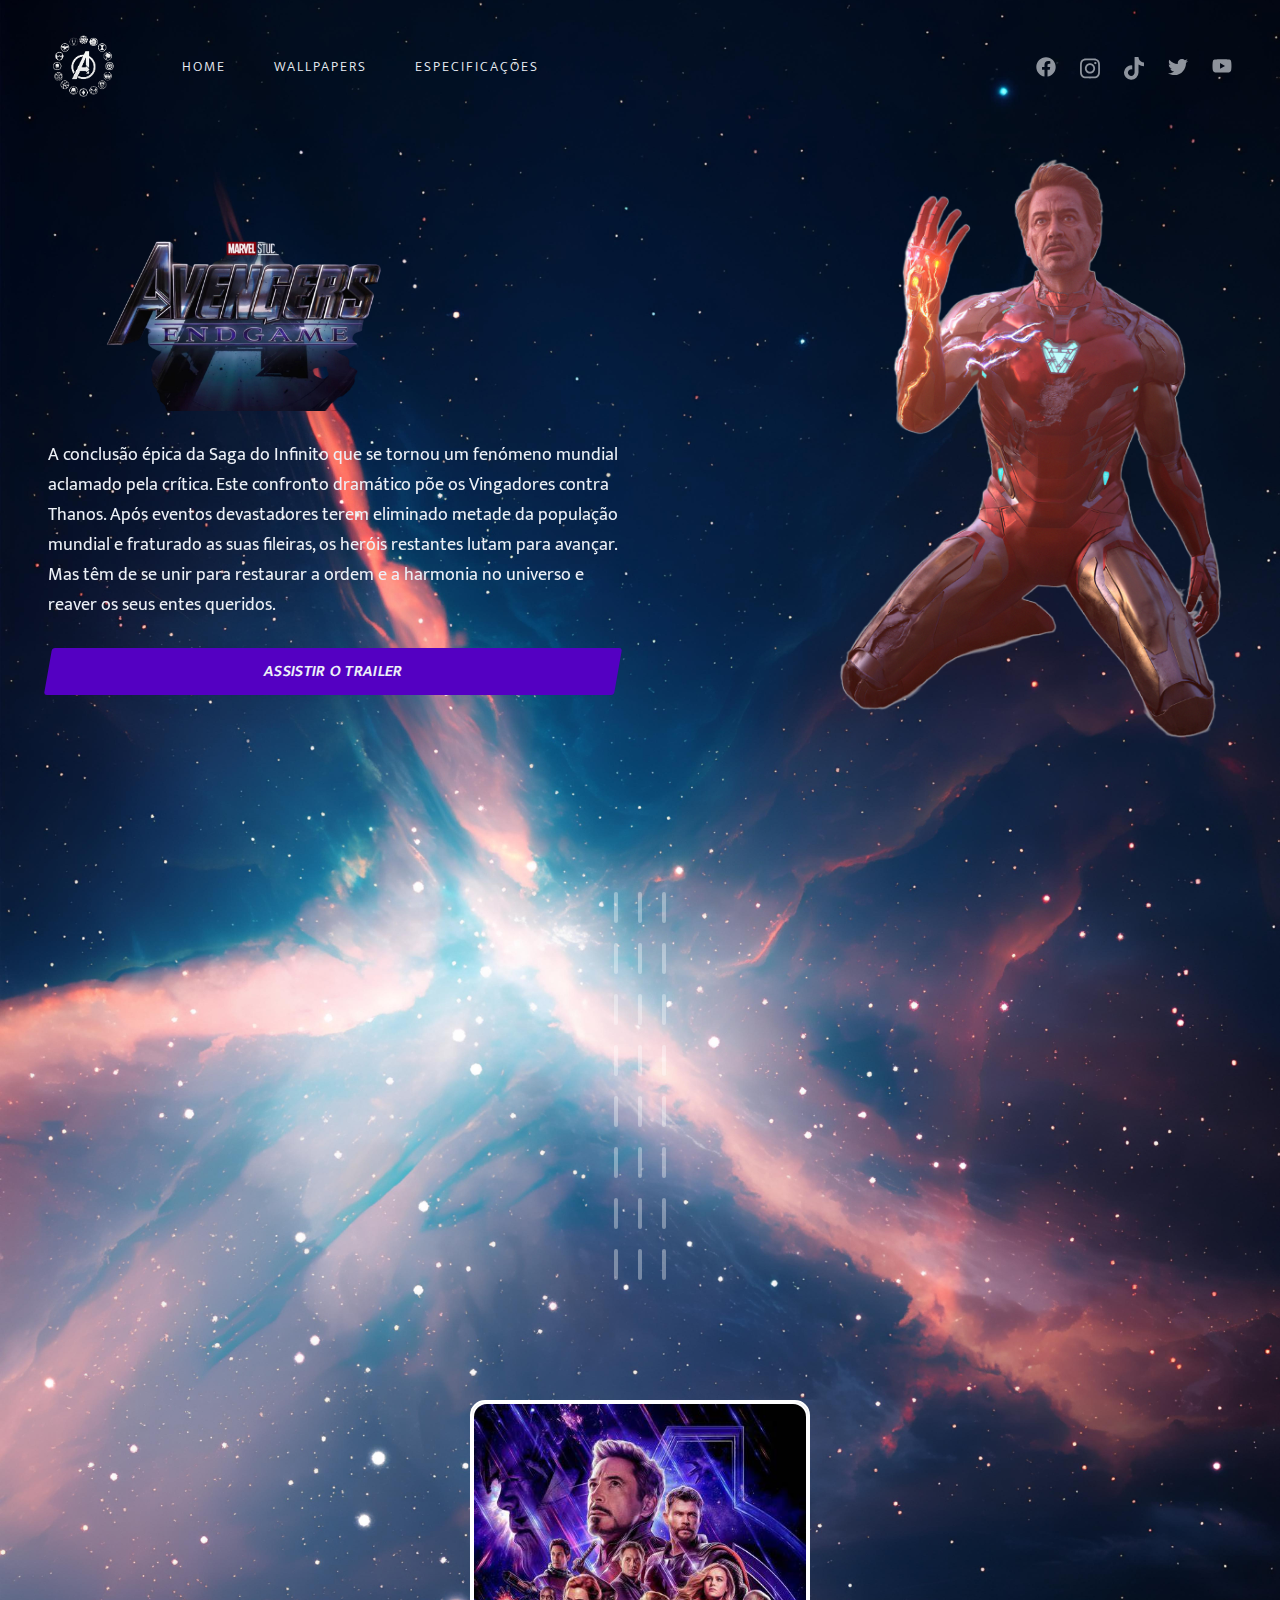
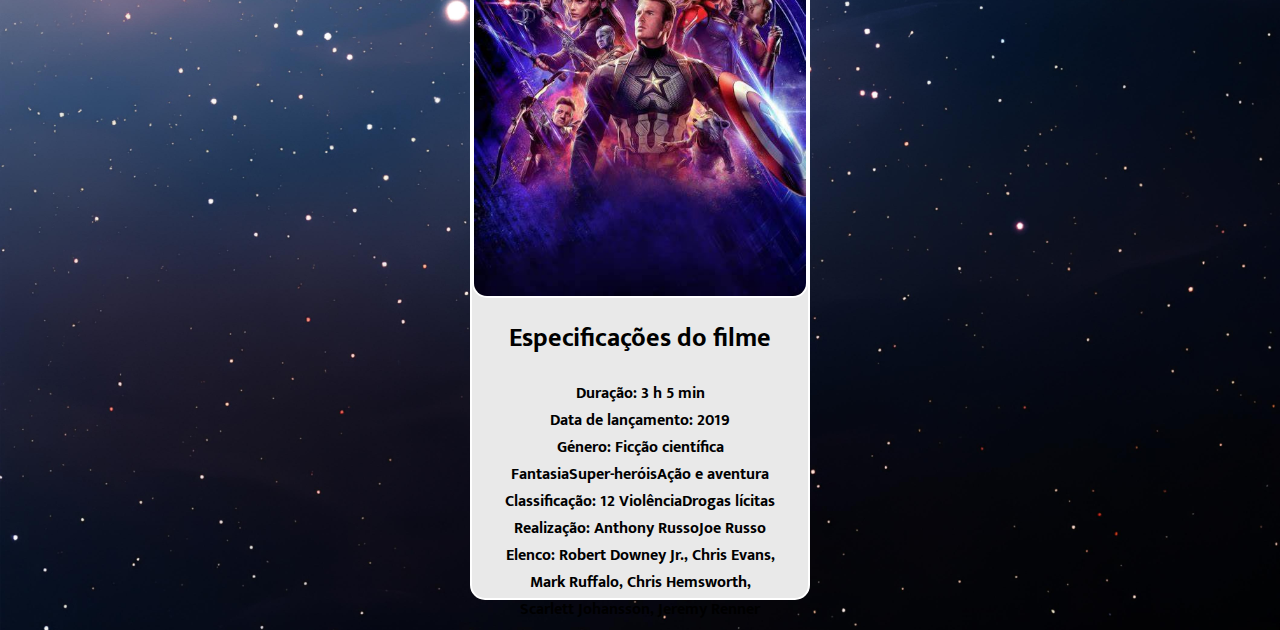
==== index.html @ 20529465 "finish commit" ====
<!DOCTYPE html>
<html lang="pt-br">

    <head>
        <meta charset="UTF-8" />
        <meta name="viewport" content="width=device-width, initial-scale=1.0" />
        <title>Avengers</title>
        <link rel="icon" type="image/x-icon" href="/assets/img/images-removebg-preview.png" />
        <link rel="stylesheet" href="style.css" />
        <link rel="preconnect" href="https://fonts.gstatic.com" />
        <link
            href="https://fonts.googleapis.com/css2?family=Mukta:wght@300;400;600&display=swap"
            rel="stylesheet" />
        <link href="https://unpkg.com/aos@2.3.1/dist/aos.css"
            rel="stylesheet" />
    </head>
    <body>

        <div id="app">
            <header>
                <img class="logo__cap" src="/assets/img/images-removebg-preview.png" "
                    alt="o" />

                <div class="navigation">
                    <ul class="navigation__links">
                        <li>
                            <a href="index.html" class="navigation__link">Home</a>
                        </li>
                        <li>
                            <a href="#walpper" class="navigation__link">Wallpapers</a>
                        </li>
                        <li>
                            <a href="#espe" class="navigation__link">Especificações</a>
                        </li>
                    </ul>

                    <div class="navigation__social">
                        <a href="https://www.facebook.com/leu1607/"
                            target="_blank">
                            <svg xmlns="http://www.w3.org/2000/svg"
                                viewBox="0 0 512 512">
                                <path fill="#EDF1F7"
                                    d="M504 256C504 119 393 8 256 8S8 119 8 256c0 123.78 90.69 226.38 209.25 245V327.69h-63V256h63v-54.64c0-62.15 37-96.48 93.67-96.48 27.14 0 55.52 4.84 55.52 4.84v61h-31.28c-30.8 0-40.41 19.12-40.41 38.73V256h68.78l-11 71.69h-57.78V501C413.31 482.38 504 379.78 504 256z" />
                            </svg>
                        </a>
                        <a href="https://www.instagram.com/leuvargas/"
                            target="_blank">
                            <svg xmlns="http://www.w3.org/2000/svg"
                                viewBox="0 0 448 512">
                                <path fill="#EDF1F7"
                                    d="M224.1 141c-63.6 0-114.9 51.3-114.9 114.9s51.3 114.9 114.9 114.9S339 319.5 339 255.9 287.7 141 224.1 141zm0 189.6c-41.1 0-74.7-33.5-74.7-74.7s33.5-74.7 74.7-74.7 74.7 33.5 74.7 74.7-33.6 74.7-74.7 74.7zm146.4-194.3c0 14.9-12 26.8-26.8 26.8-14.9 0-26.8-12-26.8-26.8s12-26.8 26.8-26.8 26.8 12 26.8 26.8zm76.1 27.2c-1.7-35.9-9.9-67.7-36.2-93.9-26.2-26.2-58-34.4-93.9-36.2-37-2.1-147.9-2.1-184.9 0-35.8 1.7-67.6 9.9-93.9 36.1s-34.4 58-36.2 93.9c-2.1 37-2.1 147.9 0 184.9 1.7 35.9 9.9 67.7 36.2 93.9s58 34.4 93.9 36.2c37 2.1 147.9 2.1 184.9 0 35.9-1.7 67.7-9.9 93.9-36.2 26.2-26.2 34.4-58 36.2-93.9 2.1-37 2.1-147.8 0-184.8zM398.8 388c-7.8 19.6-22.9 34.7-42.6 42.6-29.5 11.7-99.5 9-132.1 9s-102.7 2.6-132.1-9c-19.6-7.8-34.7-22.9-42.6-42.6-11.7-29.5-9-99.5-9-132.1s-2.6-102.7 9-132.1c7.8-19.6 22.9-34.7 42.6-42.6 29.5-11.7 99.5-9 132.1-9s102.7-2.6 132.1 9c19.6 7.8 34.7 22.9 42.6 42.6 11.7 29.5 9 99.5 9 132.1s2.7 102.7-9 132.1z" />
                            </svg>
                        </a>
                        <a href target="_blank">
                            <svg xmlns="http://www.w3.org/2000/svg"
                                viewBox="0 0 448 512">
                                <path fill="#EDF1F7"
                                    d="M448,209.91a210.06,210.06,0,0,1-122.77-39.25V349.38A162.55,162.55,0,1,1,185,188.31V278.2a74.62,74.62,0,1,0,52.23,71.18V0l88,0a121.18,121.18,0,0,0,1.86,22.17h0A122.18,122.18,0,0,0,381,102.39a121.43,121.43,0,0,0,67,20.14Z" />
                            </svg>
                        </a>
                        <a href="https://twitter.com/leovargasdev"
                            target="_blank">
                            <svg xmlns="http://www.w3.org/2000/svg"
                                viewBox="0 0 512 512">
                                <path fill="#EDF1F7"
                                    d="M459.37 151.716c.325 4.548.325 9.097.325 13.645 0 138.72-105.583 298.558-298.558 298.558-59.452 0-114.68-17.219-161.137-47.106 8.447.974 16.568 1.299 25.34 1.299 49.055 0 94.213-16.568 130.274-44.832-46.132-.975-84.792-31.188-98.112-72.772 6.498.974 12.995 1.624 19.818 1.624 9.421 0 18.843-1.3 27.614-3.573-48.081-9.747-84.143-51.98-84.143-102.985v-1.299c13.969 7.797 30.214 12.67 47.431 13.319-28.264-18.843-46.781-51.005-46.781-87.391 0-19.492 5.197-37.36 14.294-52.954 51.655 63.675 129.3 105.258 216.365 109.807-1.624-7.797-2.599-15.918-2.599-24.04 0-57.828 46.782-104.934 104.934-104.934 30.213 0 57.502 12.67 76.67 33.137 23.715-4.548 46.456-13.32 66.599-25.34-7.798 24.366-24.366 44.833-46.132 57.827 21.117-2.273 41.584-8.122 60.426-16.243-14.292 20.791-32.161 39.308-52.628 54.253z" />
                            </svg>
                        </a>
                        <a href="https://www.youtube.com/@leovargas"
                            target="_blank">
                            <svg xmlns="http://www.w3.org/2000/svg"
                                viewBox="0 0 576 512">
                                <path fill="#EDF1F7"
                                    d="M549.655 124.083c-6.281-23.65-24.787-42.276-48.284-48.597C458.781 64 288 64 288 64S117.22 64 74.629 75.486c-23.497 6.322-42.003 24.947-48.284 48.597-11.412 42.867-11.412 132.305-11.412 132.305s0 89.438 11.412 132.305c6.281 23.65 24.787 41.5 48.284 47.821C117.22 448 288 448 288 448s170.78 0 213.371-11.486c23.497-6.321 42.003-24.171 48.284-47.821 11.412-42.867 11.412-132.305 11.412-132.305s0-89.438-11.412-132.305zm-317.51 213.508V175.185l142.739 81.205-142.739 81.201z" />
                            </svg>
                        </a>
                    </div>
                </div>

                <button type="button" id="button" onclick="handleClick()"
                    class="button__mobile">
                    <span></span>
                    <span></span>
                    <span></span>
                </button>
            </header>

            <main>
                <div class="main__info">
                    <img id="logomo" data-aos="fade-up" data-aos-duration="800"
                        data-aos-easing="ease-in-out"
                        src="/assets/img/avengers-endgame-marvel-studios-9gxzws3vtb0mssbk-Photoroom.png-Photoroom.png" />

                    <p data-aos="fade-up" data-aos-duration="800"
                        data-aos-delay="300" data-aos-easing="ease-in-out">
                        A conclusão épica da Saga do Infinito que se tornou
                        um fenómeno mundial aclamado pela crítica. Este
                        confronto dramático põe os Vingadores contra Thanos.
                        Após eventos devastadores terem eliminado metade da
                        população mundial e fraturado as suas fileiras, os
                        heróis restantes lutam para avançar. Mas têm de se
                        unir para restaurar a ordem e a harmonia no universo
                        e reaver os seus entes queridos.
                    </p>

                    <div data-aos="fade-up" data-aos-duration="800"
                        data-aos-delay="600" data-aos-easing="ease-in-out">
                        <a href="https://www.youtube.com/watch?v=cDNkh5WybZo"
                            target="_blank">
                            Assistir o trailer
                        </a>
                    </div>
                </div>

                <img class="homem" data-aos="fade-up" data-aos-duration="800"
                    data-aos-delay="500" data-aos-easing="ease-in-out"
                    src="/assets/img/3b07e40f76894e3e54ce03f4a5120d69-Photoroom.png-Photoroom.png"
                    alt="" />

                    
            </main>

            <section id="walpper">
                <div class="container">
                    <div class="img-box"><img src="/assets/Nova pasta/online_char_avengehonor_series_antman_v1_lg.jpg" alt=""></div>
                    <div class="img-box"><img src="/assets/Nova pasta/online_char_avengehonor_series_blkpanther_v1_lg.jpg" alt=""></div> 
                    <div class="img-box"><img src="/assets/Nova pasta/online_char_avengehonor_series_blkwidow_v1_lg.jpg" alt=""></div>
                    <div class="img-box"><img src="/assets/Nova pasta/online_char_avengehonor_series_bruce_v1_lg.jpg" alt=""></div>
                    <div class="img-box"><img src="/assets/Nova pasta/online_char_avengehonor_series_captainmarvel_v2_lg.jpg" alt=""></div>
                    <div class="img-box"><img src="/assets/Nova pasta/online_char_avengehonor_series_captam_v2_lg.jpg" alt=""></div>
                    <div class="img-box"><img src="/assets/Nova pasta/online_char_avengehonor_series_drstrange_v1_lg.jpg" alt=""></div>
                    <div class="img-box"><img src="/assets/Nova pasta/online_char_avengehonor_series_gamora_v2_lg.jpg" alt=""></div>
                    <div class="img-box"><img src="/assets/Nova pasta/online_char_avengehonor_series_happy_v2_lg.jpg" alt=""></div>
                    <div class="img-box"><img src="/assets/Nova pasta/online_char_avengehonor_series_hawkeye_v1_lg.jpg" alt=""></div>
                    <div class="img-box"><img src="/assets/Nova pasta/online_char_avengehonor_series_ironman_v1_lg.jpg" alt=""></div>
                    <div class="img-box"><img src="/assets/Nova pasta/online_char_avengehonor_series_nebula_v1_lg.jpg" alt=""></div>
                    <div class="img-box"><img src="/assets/Nova pasta//online_char_avengehonor_series_nickfury_v2_lg.jpg" alt=""></div>
                    <div class="img-box"><img src="/assets/Nova pasta/online_char_avengehonor_series_okoye_v1_lg.jpg" alt=""></div>
                    <div class="img-box"><img src="/assets/Nova pasta/online_char_avengehonor_series_pepper_v2_lg.jpg" alt=""></div>
                    <div class="img-box"><img src="/assets/Nova pasta/online_char_avengehonor_series_rocket_v2_lg.jpg" alt=""></div>
                    <div class="img-box"><img src="/assets/Nova pasta/online_char_avengehonor_series_scarletwitch_v1_lg.jpg" alt=""></div>
                    <div class="img-box"><img src="/assets/Nova pasta/online_char_avengehonor_series_spiderman_v1_lg.jpg" alt=""></div>
                    <div class="img-box"><img src="/assets/Nova pasta/online_char_avengehonor_series_starlord_v1_lg.jpg" alt=""></div>
                    <div class="img-box"><img src="/assets/Nova pasta/online_char_avengehonor_series_thor_v1_lg.jpg" alt=""></div>
                    <div class="img-box"><img src="/assets/Nova pasta/online_char_avengehonor_series_valkyrie_v2_lg.jpg" alt=""></div>
                    <div class="img-box"><img src="/assets/Nova pasta/online_char_avengehonor_series_vision_v1_lg.jpg" alt=""></div>
                    <div class="img-box"><img src="/assets/Nova pasta/online_char_avengehonor_series_warmachine_v1_lg.jpg" alt=""></div>
                    <div class="img-box"><img src="/assets/Nova pasta/online_char_avengehonor_series_wong_v2_lg.jpg" alt=""></div>
                </div>
            </section>

            <section id="espes">
                <div class="contem">
                    <img id="filme" src="/assets/img/OIP.jpg" alt="">
                 </div>
                <div class="conten">
                    <h2>Especificações do filme</h2>
    
                    <p>Duração: 3 h 5 min</p>
                    <p>Data de lançamento: 2019</p>
                    <p>Género: Ficção científica <br>FantasiaSuper-heróisAção e
                        aventura</p>
                    <p>Classificação: 12 ViolênciaDrogas lícitas</p>
                    <p>Realização: Anthony RussoJoe Russo</p>
                    <p>
                        Elenco: Robert Downey Jr., Chris Evans,<br> Mark
                        Ruffalo, Chris
                        Hemsworth,<br> Scarlett Johansson, Jeremy Renner
                    </p>
                </div>
               
            </section>
        </div>

    

        <script src="script.js"></script>
        <script src="https://unpkg.com/aos@2.3.1/dist/aos.js"></script>
        <script>
        AOS.init();
    </script>
    </body>
</html>
---- style.css ----
* {
  padding: 0;
  margin: 0;
  box-sizing: border-box;
}

:root {
  --text: #EDF1F7;
  --color-one: #5400c2;
  --color-two: #014dff;
}

html{
  scroll-behavior: smooth;
}

body, button, a {
  color: var(--text);
  font: 400 1rem "Mukta", sans-serif;
}

a {
  text-decoration: none;
}

button:hover {
  cursor: pointer;
}



#app {
  background-image: url(/assets/img/R.jpeg);
  background-repeat: no-repeat;
  background-size: cover;
  background-position: right center;
  display: flex;
  flex-direction: column;
  align-items: center;

  width: 100%;
  overflow: hidden;

  padding: 0 48px;
}

@media(max-width: 500px) {
  #app {
    padding: 0 16px;
  }
}

#app header {
  width: 100%;

  display: flex;
  align-items: center;
  column-gap: 64px;

  padding-top: 24px;
}

.logo__cap {
  width: 70px;
  height: auto;
}

.navigation {
  display: flex;
  align-items: center;
  flex: 1;
}

.navigation__links {
  display: flex;
  align-items: center;
  column-gap: 48px;

  list-style: none;
}

.navigation__link {
  position: relative;

  font-size: 14px;
  font-weight: 300;
  text-decoration: none;
  letter-spacing: 2px;
  text-transform: uppercase;
}

.navigation__link::before {
  content: '';

  position: absolute;
  bottom: -2px;
  left: 0;

  width: 70%;
  height: 1px;
  background: var(--color-one);

  transform: scaleX(0);
  transform-origin: right;
  transition: transform .8s;
}

.navigation__link:hover::before {
  transform: scaleX(1);
  transform-origin: left;
  transition: transform .8s;
}

.navigation__social {
  display: flex;
  align-items: center;
  column-gap: 24px;

  margin-left: auto;
}

.navigation__social a {
  opacity: 0.6;
  transition: all 0.4s;
}

.navigation__social a:hover {
  cursor: pointer;
  opacity: 1;
  transform: translateY(-5px);
}

.navigation__social a {
  width: 20px;
  height: 20px;
}

@media(max-width: 900px) {
  .navigation {
    position: fixed;
    inset: 0;
    width: 100%;
    height: 100vh;
    background: rgba(10, 12, 16, 0.9);
    backdrop-filter: blur(2px);
    z-index: 2;

    flex-direction: column;
    justify-content: center;
    row-gap: 70px;

    transform: translateY(-100vh);
    transition: transform 0.4s;
  }

  .navigation.active {
    transform: translateY(0);
  }


  .navigation__links {
    flex-direction: column;
    row-gap: 32px;
  }

  .navigation__link {
    font-size: 20px;
  }
  
  .navigation__social {
    margin: 0;
  }

  .navigation__social a{
    opacity: 0.8;
  }
  
  .navigation__social a {
    width: 24px;
    height: 24px;
  }
}

main {
  flex: 1;
  max-width: 1440px;
  width: 100%;

  display: flex;
  align-items: center;
  justify-content: space-between;
}

.main__info {
  width: 100%;
  max-width: 570px;
}

.main__info p {
  width: 100%;
  font-size: 1.125rem;
  margin: 20px 0 28px;
}

.main__info > img {
  width: 250px;
  height: auto;
}

.main__info div {
  display: flex;
  column-gap: 32px;
}

main > img {
  width: 680px;
  height: auto;
}

#logomo{
  width: 400px;
}

.homem{
  width: 400px;
}

.main__info div a, .main__info div button {
  font-weight: 600;
  letter-spacing: 0.3px;
  text-align: center;
  text-transform: uppercase;

  border: 0;
  width: 100%;
  padding: 10px 0;
  border-radius: 3px;
  transform: skew(-10deg);
}

.main__info div a {
  background: var(--color-one);
}

.main__info div button {
  background: transparent;
  border: 1px solid var(--color-two);
}

@media(max-width: 1200px) {
  main > img {
    width: 100%;
  }
}

@media(max-width: 1000px) {
  main {
    justify-content: center;
  }

  .main__info {
    display: flex;
    flex-direction: column;
    align-items: center;
  }

  .main__info p {
    text-align: center;
  }


  .main__info div {
    width: 100%;
  }

  main > img {
    display: none;
  }
}

@media(max-width: 500px) {
  .main__info > img {
    width: 200px;
  }

  .main__info p {
    font-size: 16px;
  }

  .main__info div {
    column-gap: 16px;
  }

  .main__info div a, .main__info div button {
    font-size: 14px;
  }

}


@media(820px <= width <= 4000px) {
  .container{
    display: grid;
    grid-template-columns: 1fr 1fr  ;
    gap: 20px;
  
}

@media(1100px <= width <= 4000px) {
  .container{
    display: grid;
    grid-template-columns: 1fr 1fr  ;
    gap: 20px;
  
  }
}


@media(1280px <= width <= 4000px) {
  .container{
    display: grid;
    grid-template-columns: 1fr 1fr 1fr;
    gap: 20px;
  
  }
}

.button__mobile {
  display: none;
  flex-direction: column;
  align-items: center;
  row-gap: 4px;

  z-index: 5;

  border: 0;
  margin-left: auto;
  background: transparent;
}

.button__mobile:hover {
  cursor: pointer;
}

.button__mobile span {
  width: 30px;
  height: 2px;
  border-radius: 10px;
  background: var(--text);

  transition: all 0.4s;
}

.button__mobile.active span:nth-child(2) {
  opacity: 0;
  width: 0px;
}

.button__mobile.active span:nth-child(1) {
  transform: rotate(-45deg) translate(-4px, 4px);
}

.button__mobile.active span:nth-child(3) {
  transform: rotate(45deg) translate(-5px, -4px);
}

@media(max-width: 900px) {
  .button__mobile {
    display: flex;
  }
}

#walpper{
  margin-top: 120px;
  margin-bottom: 120px;
}

.img-box{
  background-size: cover;
  flex-basis: 300px;
  transition: 400ms all ease;
  filter: grayscale(100%) opacity(35%);
  border: 2px solid white;
  border-radius: 15px;

  img{
    border-radius: 15px;
  }
}

.img-box:hover{
  flex-basis: 400px;
  filter: grayscale(0%) opacity(100%);
}

#espes{
  text-align: center;
  background-color: #e9e9e9;
  color: black;
  width: 340px;
  height: 800px;
  border-radius: 15px;
  transition: all 1s;
  border:  2px solid white;
  margin-bottom: 30px;

  h2{
    font-size: 26px;
    font-weight: bold;
    padding-top: 10px;
    margin-bottom: 20px;
    transition: all 1s;
  }

  p{
    font-size: 16px;
    font-weight: bold;
    transition: all 1s;
  }
  
}

#filme{
    border-radius: 15px;
    width: 100%;
    height: 100%;
    border: 2px solid white;
}
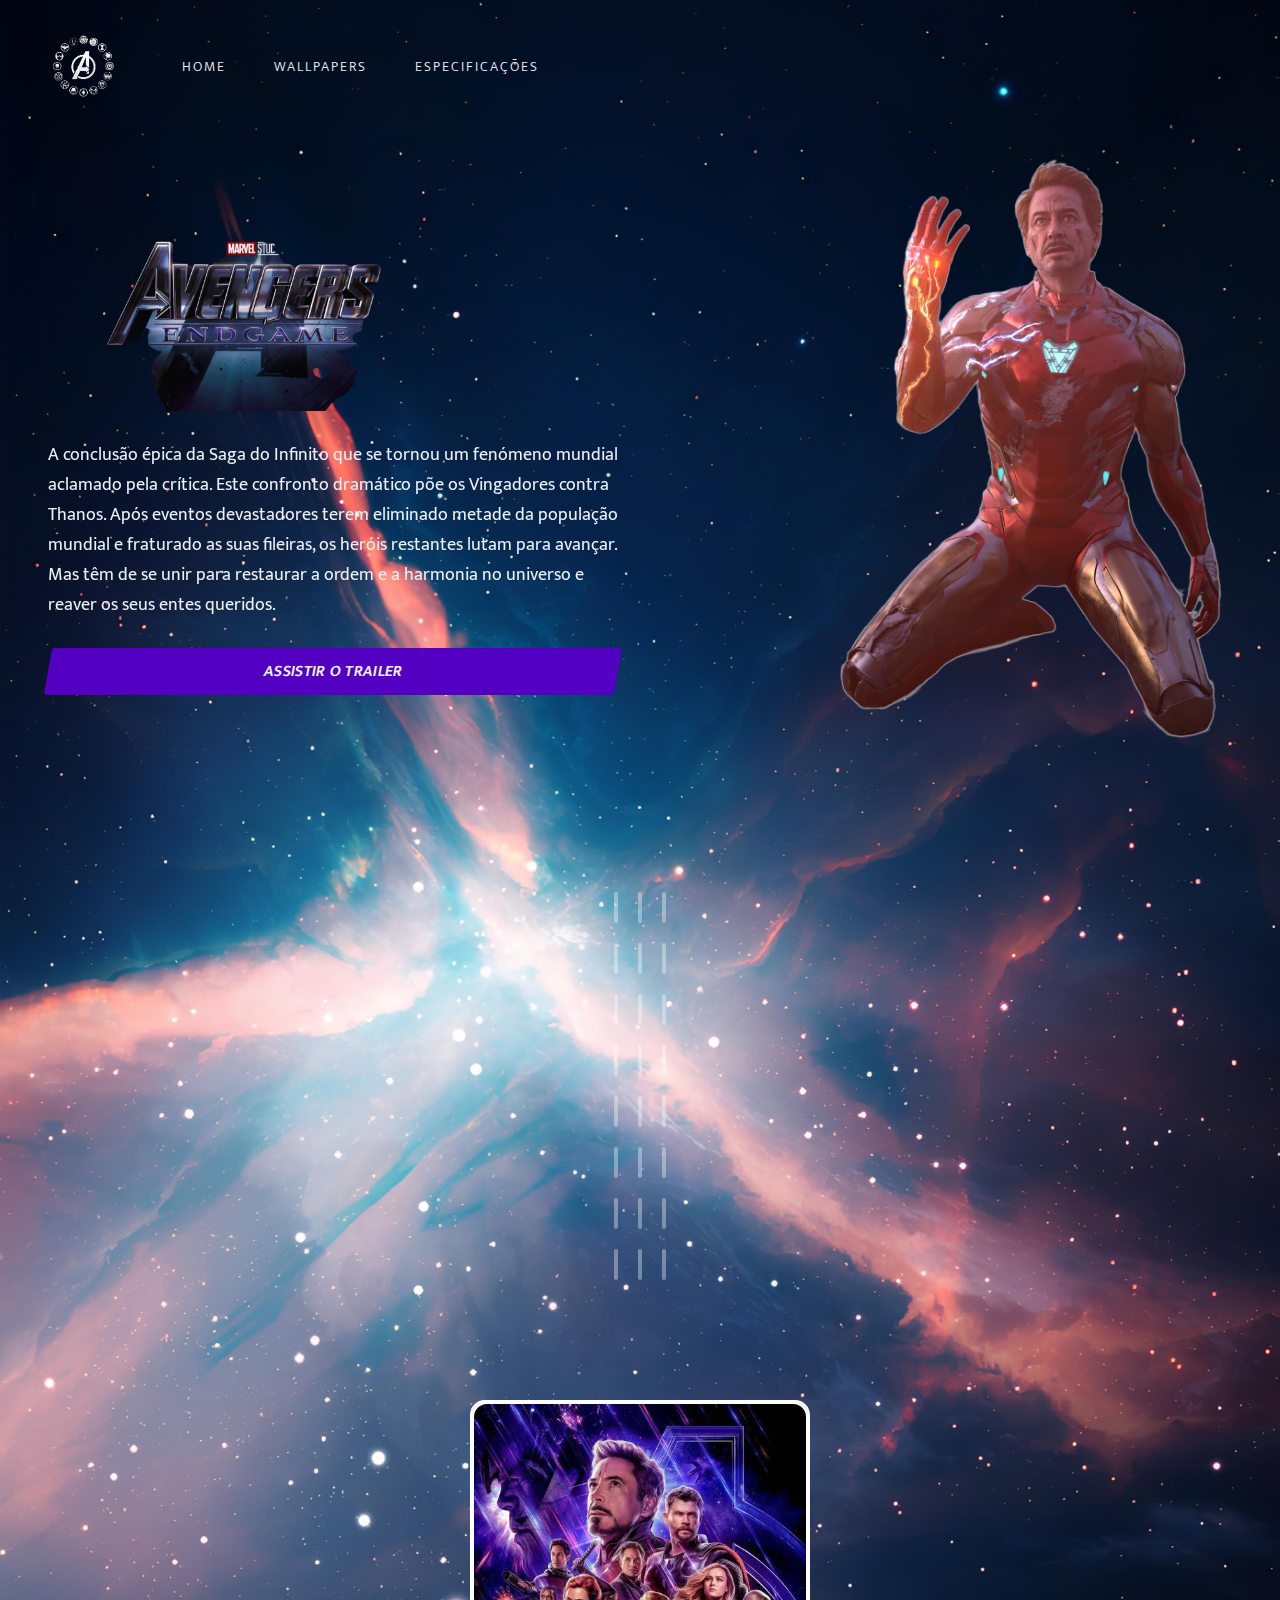
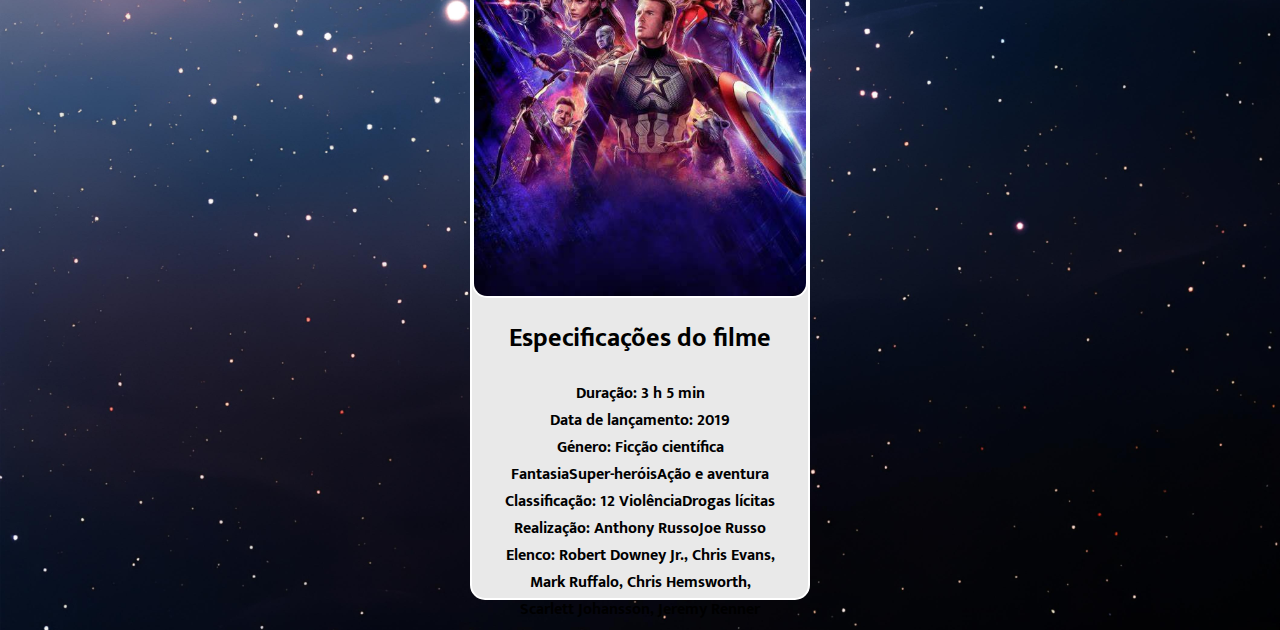
==== commit 2a14d8e8: "finidh" ====
--- a/index.html
+++ b/index.html
@@ -34,48 +34,7 @@
                         </li>
                     </ul>
 
-                    <div class="navigation__social">
-                        <a href="https://www.facebook.com/leu1607/"
-                            target="_blank">
-                            <svg xmlns="http://www.w3.org/2000/svg"
-                                viewBox="0 0 512 512">
-                                <path fill="#EDF1F7"
-                                    d="M504 256C504 119 393 8 256 8S8 119 8 256c0 123.78 90.69 226.38 209.25 245V327.69h-63V256h63v-54.64c0-62.15 37-96.48 93.67-96.48 27.14 0 55.52 4.84 55.52 4.84v61h-31.28c-30.8 0-40.41 19.12-40.41 38.73V256h68.78l-11 71.69h-57.78V501C413.31 482.38 504 379.78 504 256z" />
-                            </svg>
-                        </a>
-                        <a href="https://www.instagram.com/leuvargas/"
-                            target="_blank">
-                            <svg xmlns="http://www.w3.org/2000/svg"
-                                viewBox="0 0 448 512">
-                                <path fill="#EDF1F7"
-                                    d="M224.1 141c-63.6 0-114.9 51.3-114.9 114.9s51.3 114.9 114.9 114.9S339 319.5 339 255.9 287.7 141 224.1 141zm0 189.6c-41.1 0-74.7-33.5-74.7-74.7s33.5-74.7 74.7-74.7 74.7 33.5 74.7 74.7-33.6 74.7-74.7 74.7zm146.4-194.3c0 14.9-12 26.8-26.8 26.8-14.9 0-26.8-12-26.8-26.8s12-26.8 26.8-26.8 26.8 12 26.8 26.8zm76.1 27.2c-1.7-35.9-9.9-67.7-36.2-93.9-26.2-26.2-58-34.4-93.9-36.2-37-2.1-147.9-2.1-184.9 0-35.8 1.7-67.6 9.9-93.9 36.1s-34.4 58-36.2 93.9c-2.1 37-2.1 147.9 0 184.9 1.7 35.9 9.9 67.7 36.2 93.9s58 34.4 93.9 36.2c37 2.1 147.9 2.1 184.9 0 35.9-1.7 67.7-9.9 93.9-36.2 26.2-26.2 34.4-58 36.2-93.9 2.1-37 2.1-147.8 0-184.8zM398.8 388c-7.8 19.6-22.9 34.7-42.6 42.6-29.5 11.7-99.5 9-132.1 9s-102.7 2.6-132.1-9c-19.6-7.8-34.7-22.9-42.6-42.6-11.7-29.5-9-99.5-9-132.1s-2.6-102.7 9-132.1c7.8-19.6 22.9-34.7 42.6-42.6 29.5-11.7 99.5-9 132.1-9s102.7-2.6 132.1 9c19.6 7.8 34.7 22.9 42.6 42.6 11.7 29.5 9 99.5 9 132.1s2.7 102.7-9 132.1z" />
-                            </svg>
-                        </a>
-                        <a href target="_blank">
-                            <svg xmlns="http://www.w3.org/2000/svg"
-                                viewBox="0 0 448 512">
-                                <path fill="#EDF1F7"
-                                    d="M448,209.91a210.06,210.06,0,0,1-122.77-39.25V349.38A162.55,162.55,0,1,1,185,188.31V278.2a74.62,74.62,0,1,0,52.23,71.18V0l88,0a121.18,121.18,0,0,0,1.86,22.17h0A122.18,122.18,0,0,0,381,102.39a121.43,121.43,0,0,0,67,20.14Z" />
-                            </svg>
-                        </a>
-                        <a href="https://twitter.com/leovargasdev"
-                            target="_blank">
-                            <svg xmlns="http://www.w3.org/2000/svg"
-                                viewBox="0 0 512 512">
-                                <path fill="#EDF1F7"
-                                    d="M459.37 151.716c.325 4.548.325 9.097.325 13.645 0 138.72-105.583 298.558-298.558 298.558-59.452 0-114.68-17.219-161.137-47.106 8.447.974 16.568 1.299 25.34 1.299 49.055 0 94.213-16.568 130.274-44.832-46.132-.975-84.792-31.188-98.112-72.772 6.498.974 12.995 1.624 19.818 1.624 9.421 0 18.843-1.3 27.614-3.573-48.081-9.747-84.143-51.98-84.143-102.985v-1.299c13.969 7.797 30.214 12.67 47.431 13.319-28.264-18.843-46.781-51.005-46.781-87.391 0-19.492 5.197-37.36 14.294-52.954 51.655 63.675 129.3 105.258 216.365 109.807-1.624-7.797-2.599-15.918-2.599-24.04 0-57.828 46.782-104.934 104.934-104.934 30.213 0 57.502 12.67 76.67 33.137 23.715-4.548 46.456-13.32 66.599-25.34-7.798 24.366-24.366 44.833-46.132 57.827 21.117-2.273 41.584-8.122 60.426-16.243-14.292 20.791-32.161 39.308-52.628 54.253z" />
-                            </svg>
-                        </a>
-                        <a href="https://www.youtube.com/@leovargas"
-                            target="_blank">
-                            <svg xmlns="http://www.w3.org/2000/svg"
-                                viewBox="0 0 576 512">
-                                <path fill="#EDF1F7"
-                                    d="M549.655 124.083c-6.281-23.65-24.787-42.276-48.284-48.597C458.781 64 288 64 288 64S117.22 64 74.629 75.486c-23.497 6.322-42.003 24.947-48.284 48.597-11.412 42.867-11.412 132.305-11.412 132.305s0 89.438 11.412 132.305c6.281 23.65 24.787 41.5 48.284 47.821C117.22 448 288 448 288 448s170.78 0 213.371-11.486c23.497-6.321 42.003-24.171 48.284-47.821 11.412-42.867 11.412-132.305 11.412-132.305s0-89.438-11.412-132.305zm-317.51 213.508V175.185l142.739 81.205-142.739 81.201z" />
-                            </svg>
-                        </a>
-                    </div>
-                </div>
+                    
 
                 <button type="button" id="button" onclick="handleClick()"
                     class="button__mobile">
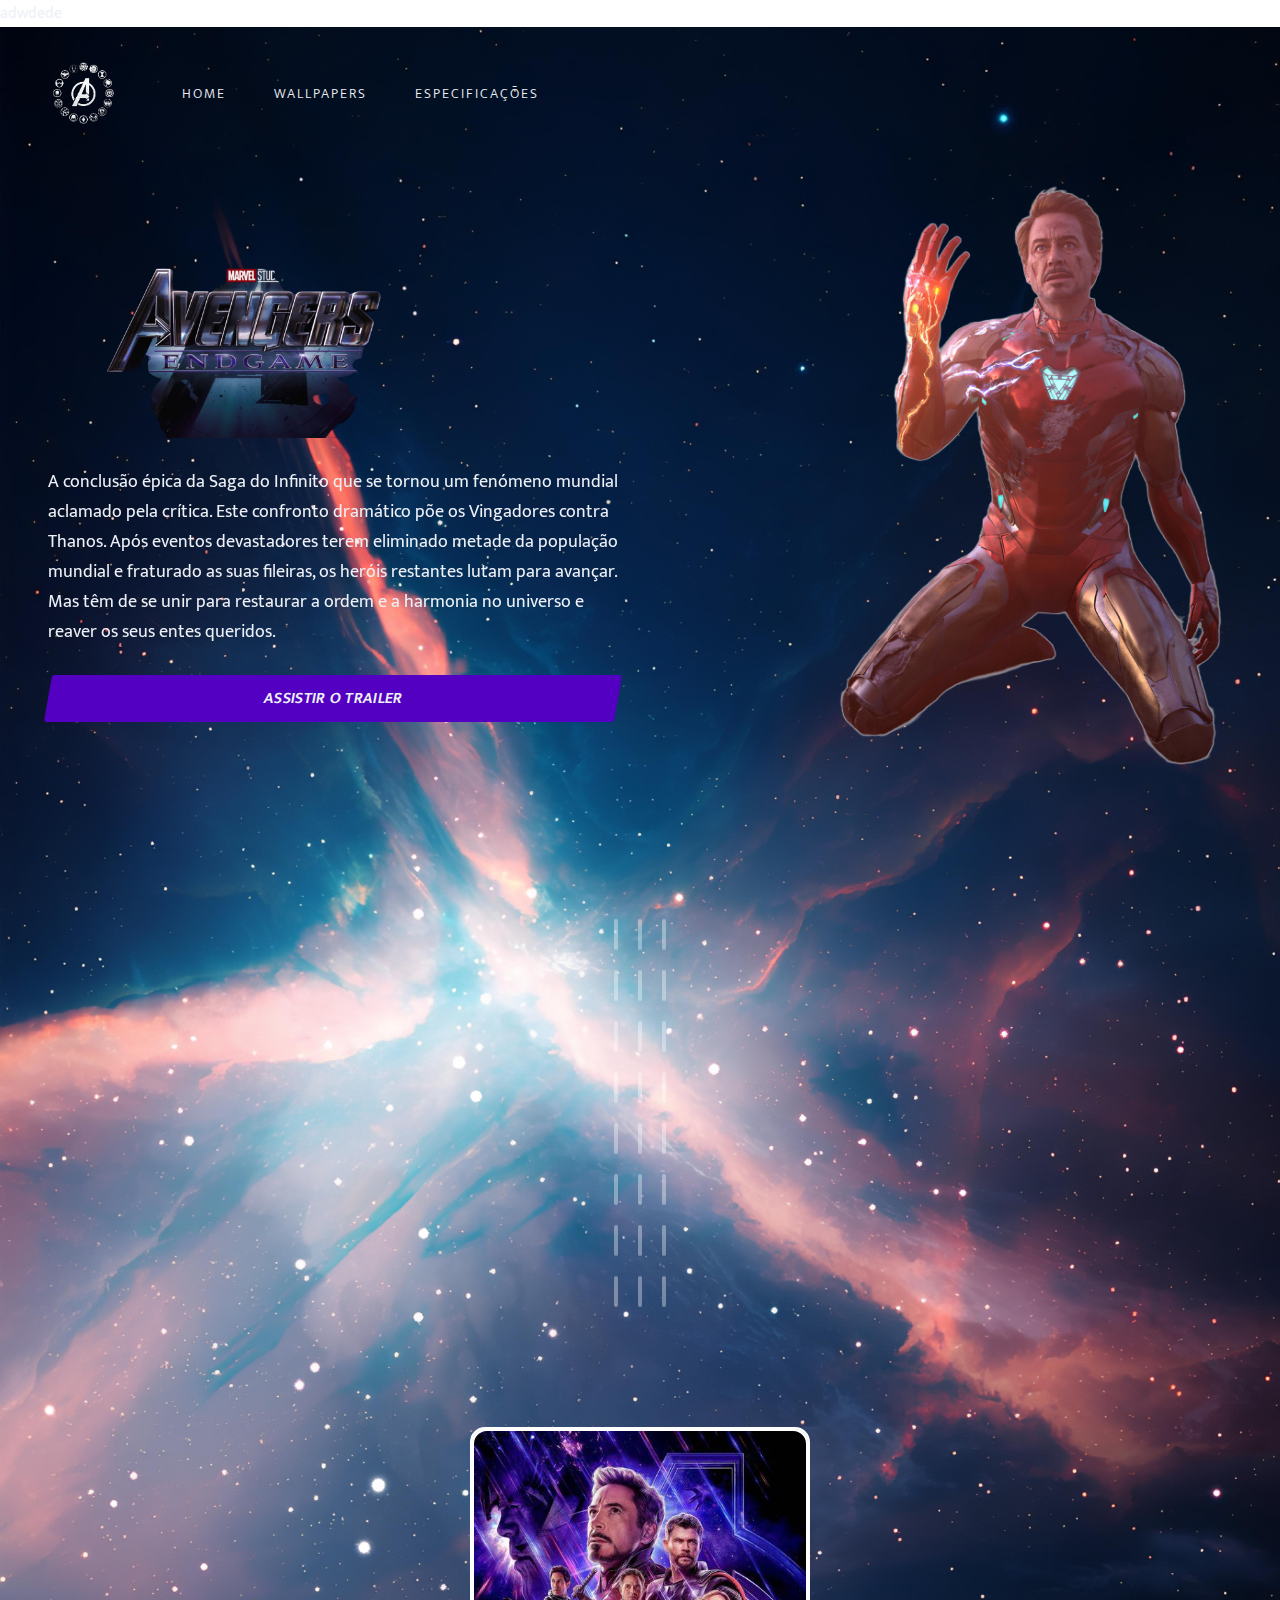
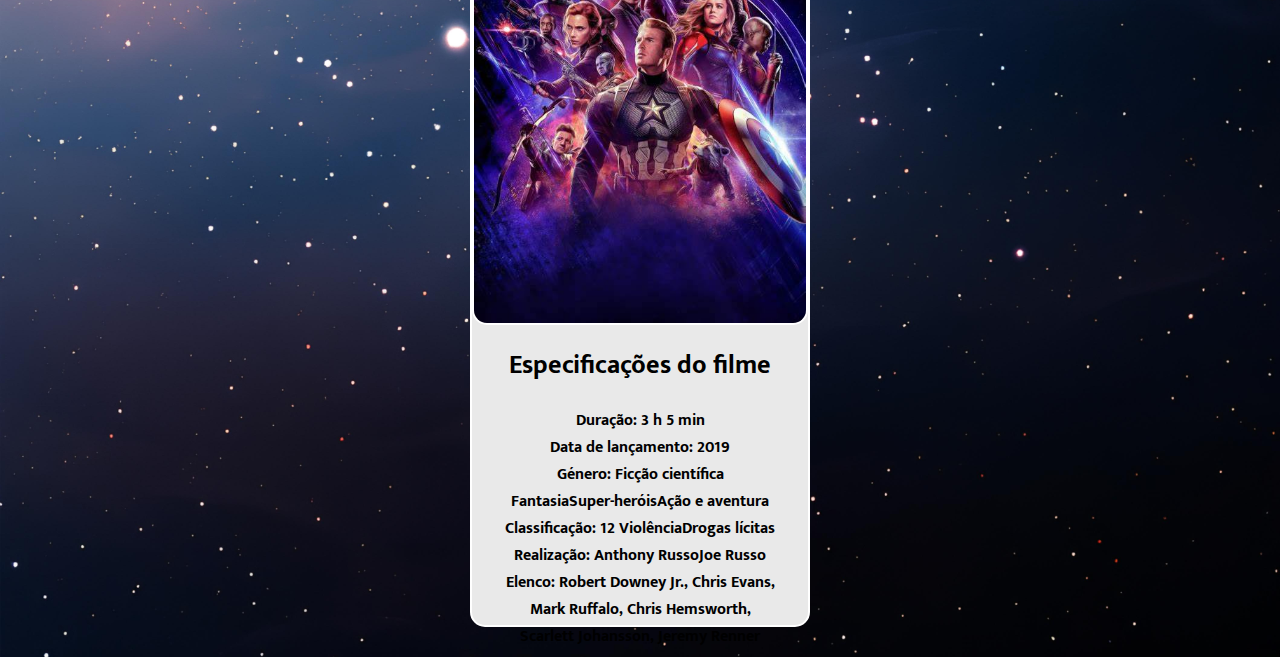
==== commit 0b234fce: "fin" ====
--- a/index.html
+++ b/index.html
@@ -15,7 +15,7 @@
             rel="stylesheet" />
     </head>
     <body>
-
+adwdede
         <div id="app">
             <header>
                 <img class="logo__cap" src="/assets/img/images-removebg-preview.png" "
--- a/style.css
+++ b/style.css
@@ -426,4 +426,4 @@
     height: 100%;
     border: 2px solid white;
 }
-
+}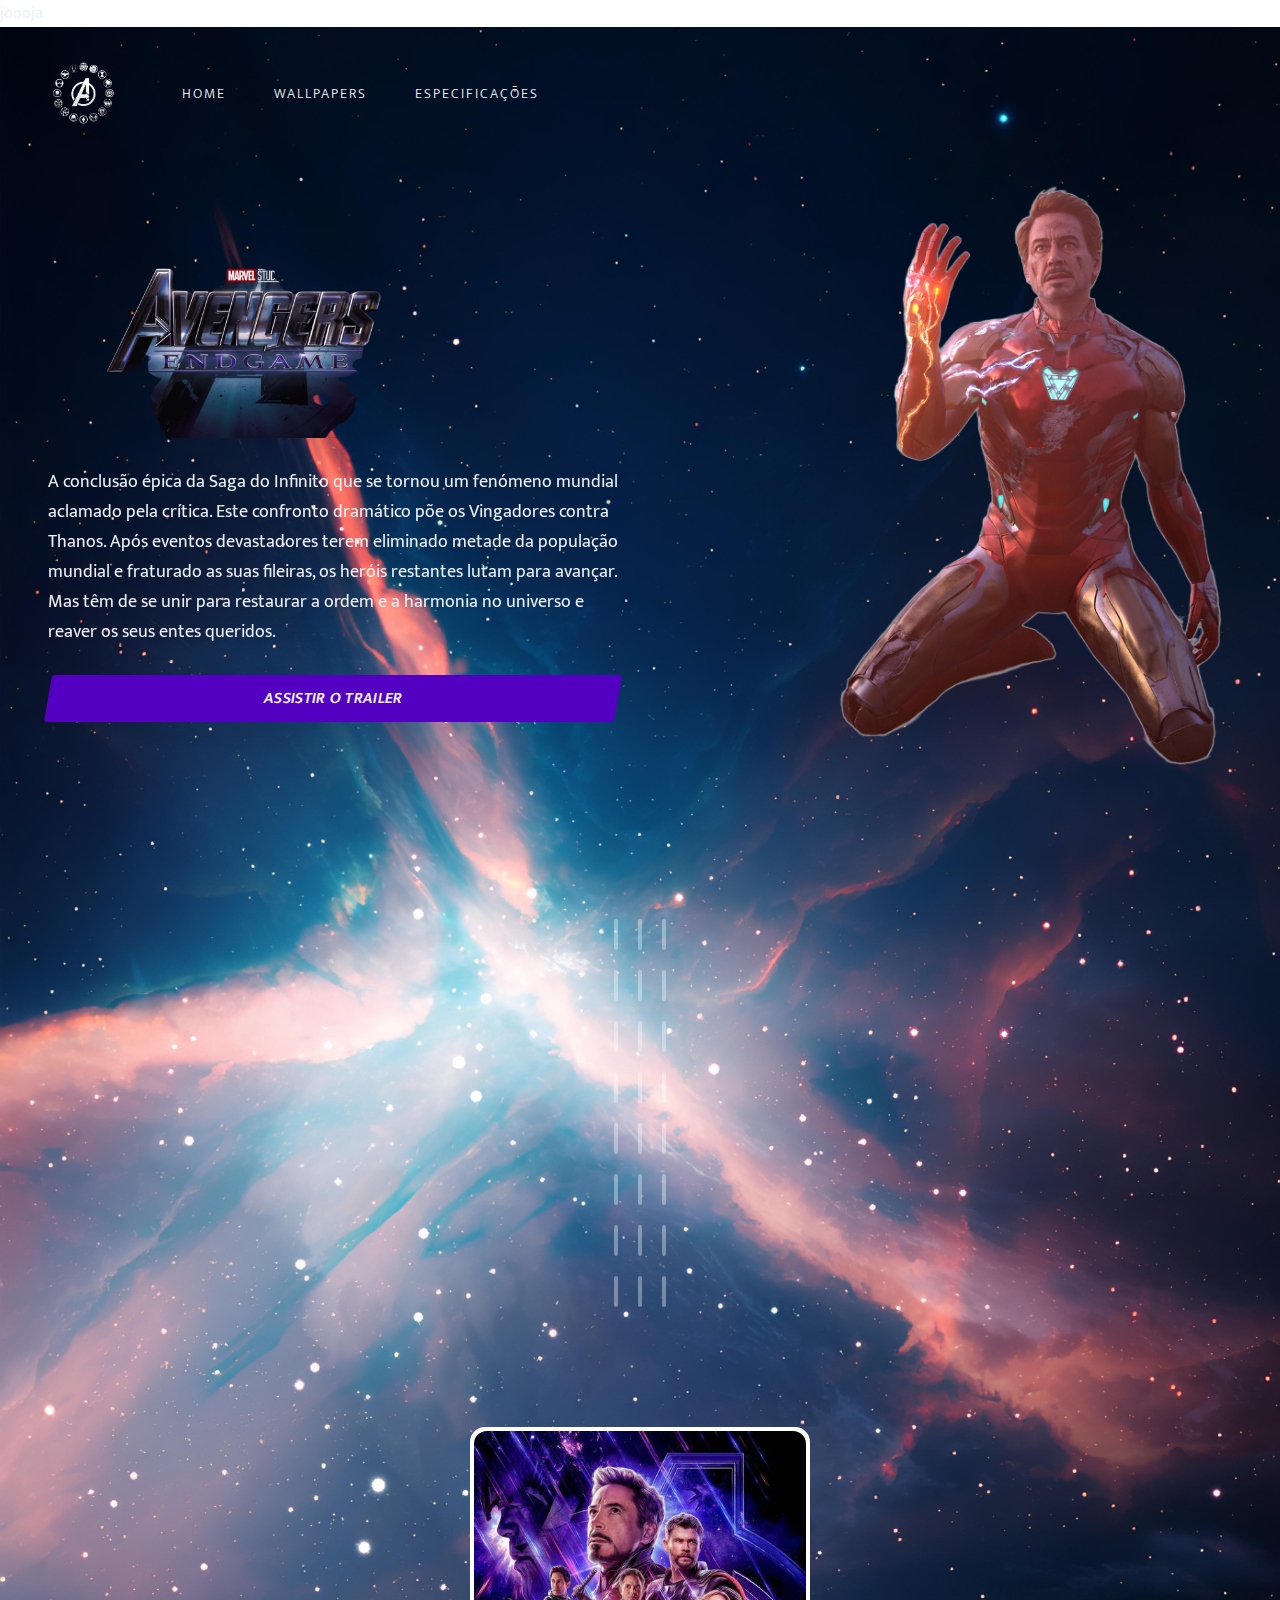
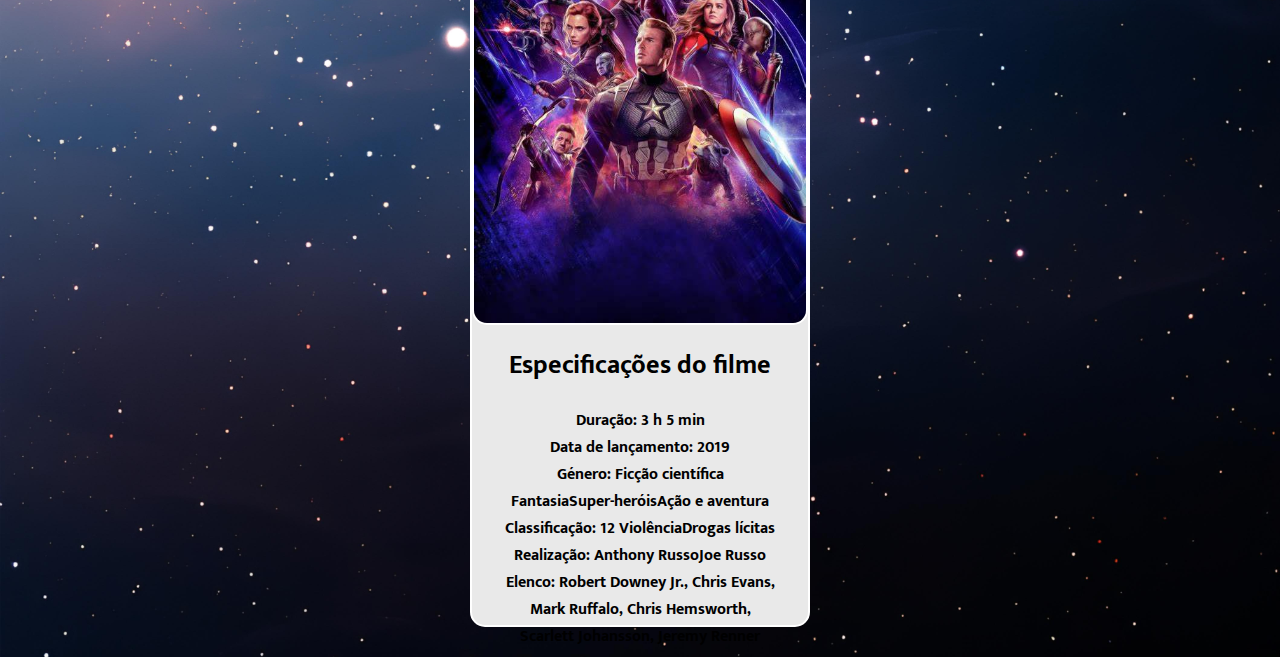
==== commit c058a87e: "hhh" ====
--- a/index.html
+++ b/index.html
@@ -15,7 +15,7 @@
             rel="stylesheet" />
     </head>
     <body>
-adwdede
+        joooja
         <div id="app">
             <header>
                 <img class="logo__cap" src="/assets/img/images-removebg-preview.png" "
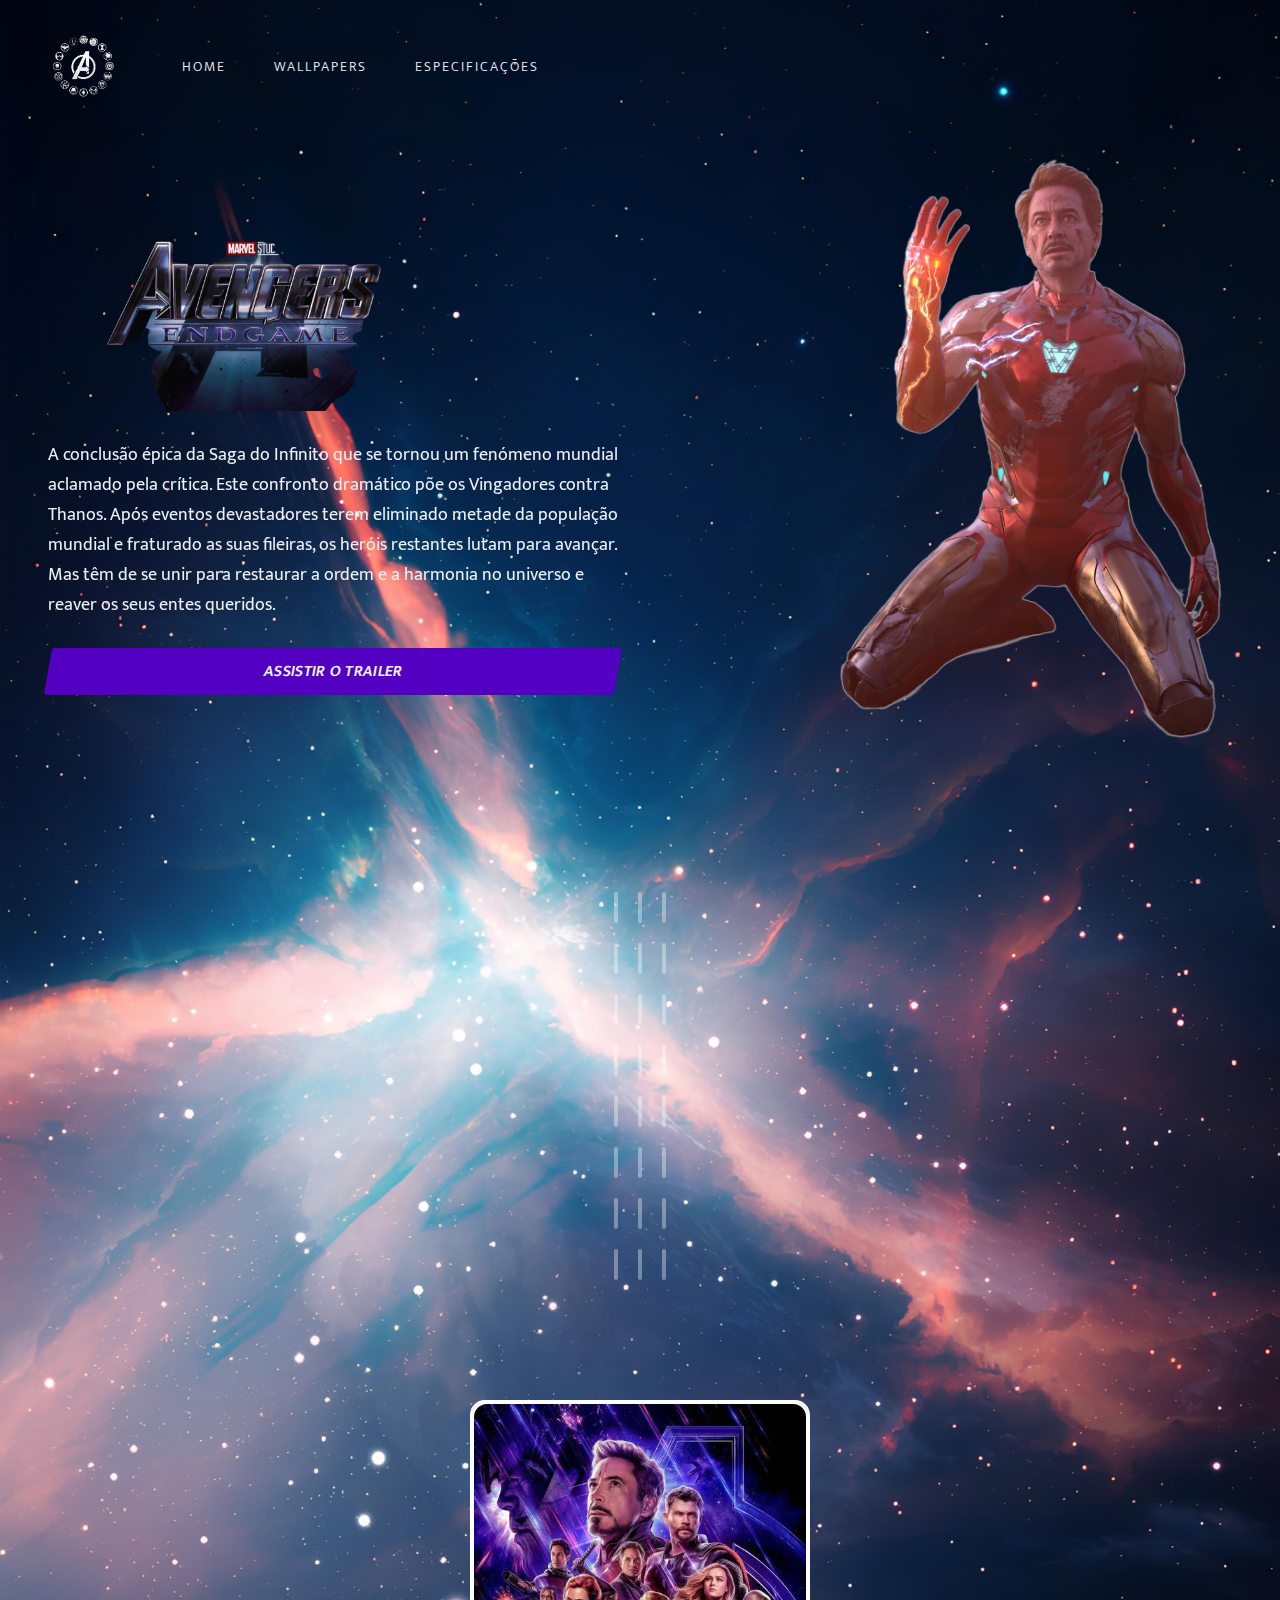
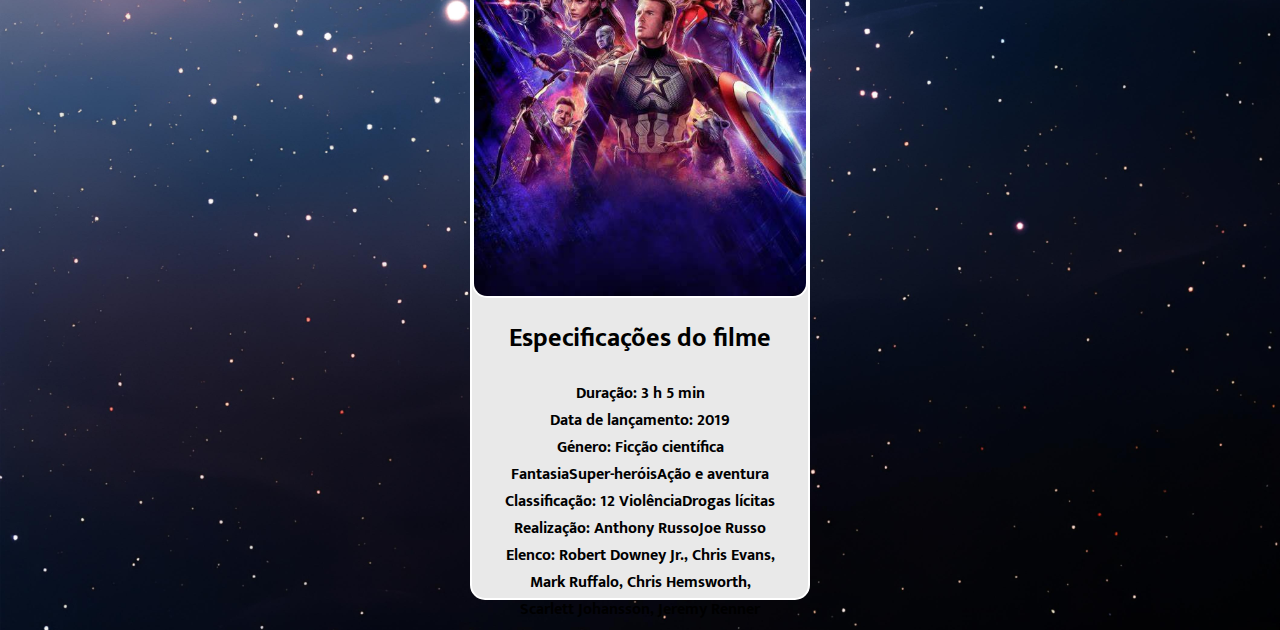
==== commit a75be70d: "jo" ====
--- a/index.html
+++ b/index.html
@@ -15,7 +15,7 @@
             rel="stylesheet" />
     </head>
     <body>
-        joooja
+        
         <div id="app">
             <header>
                 <img class="logo__cap" src="/assets/img/images-removebg-preview.png" "
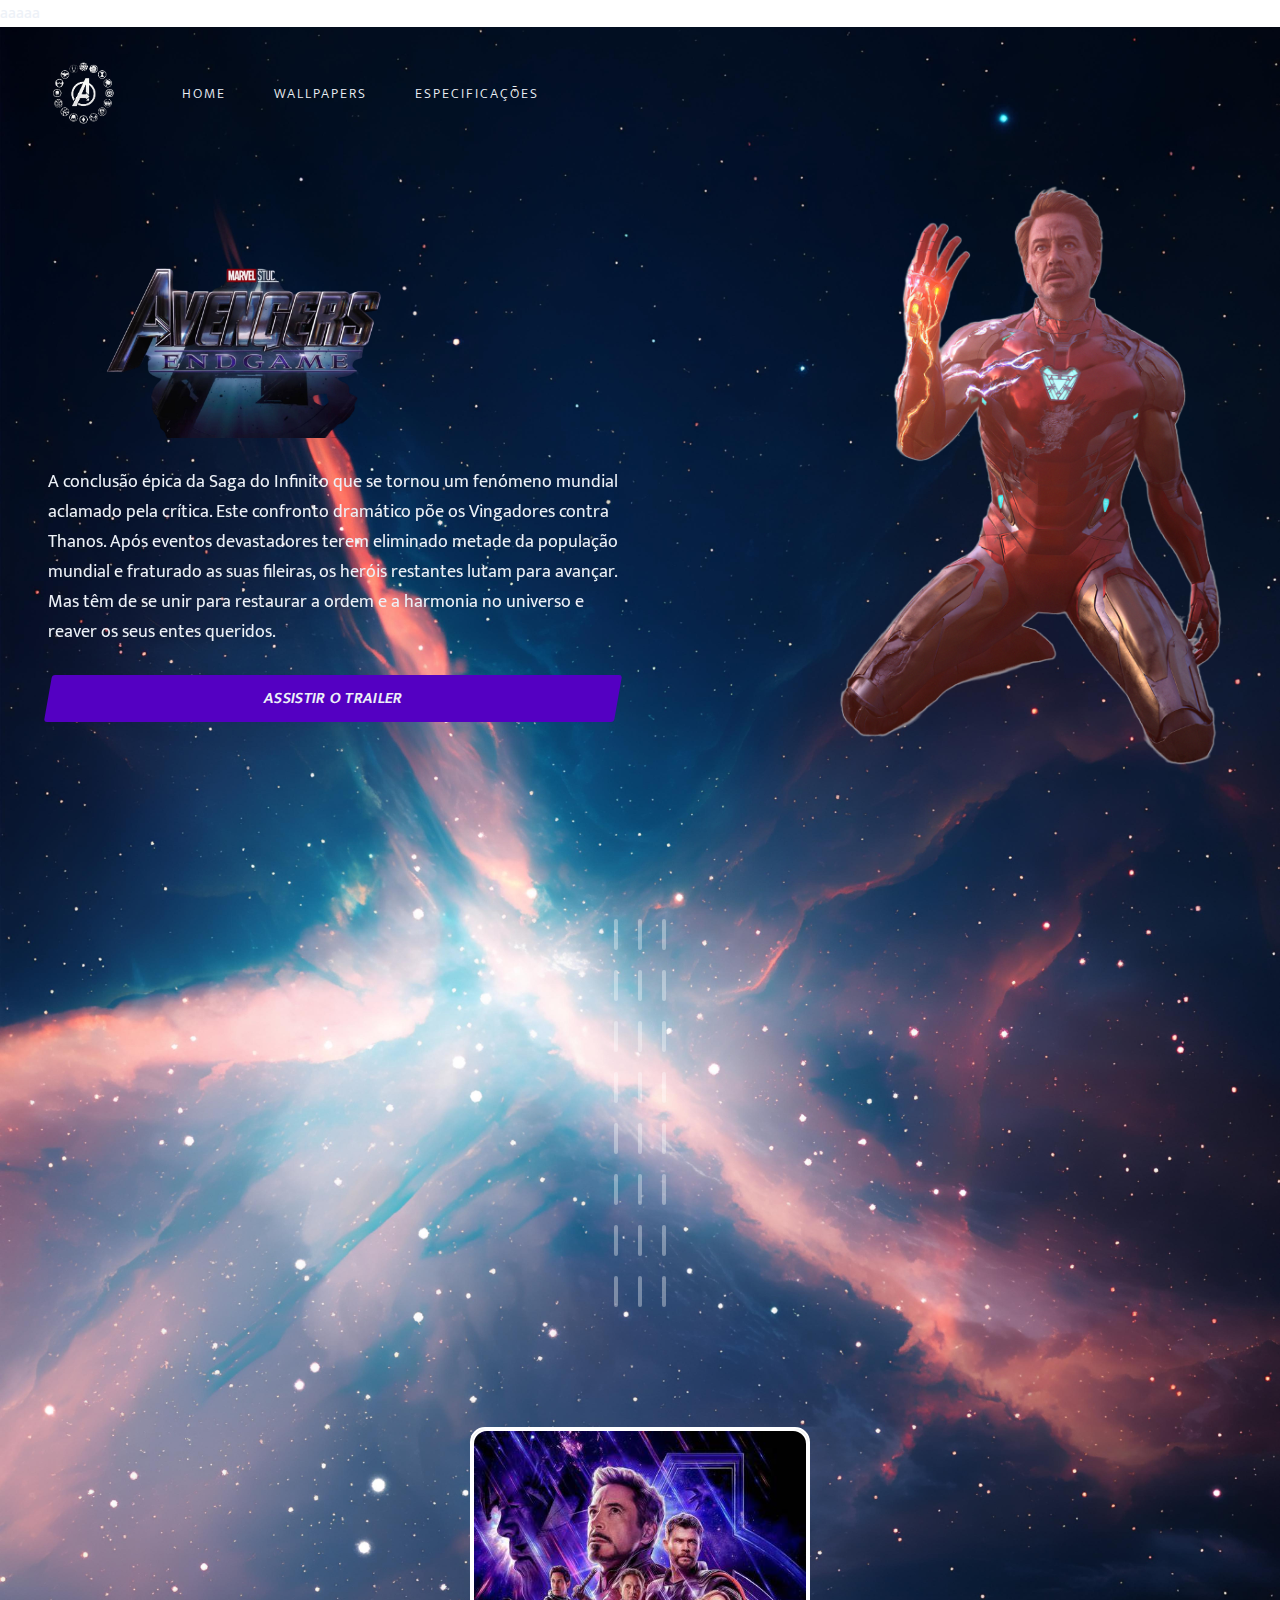
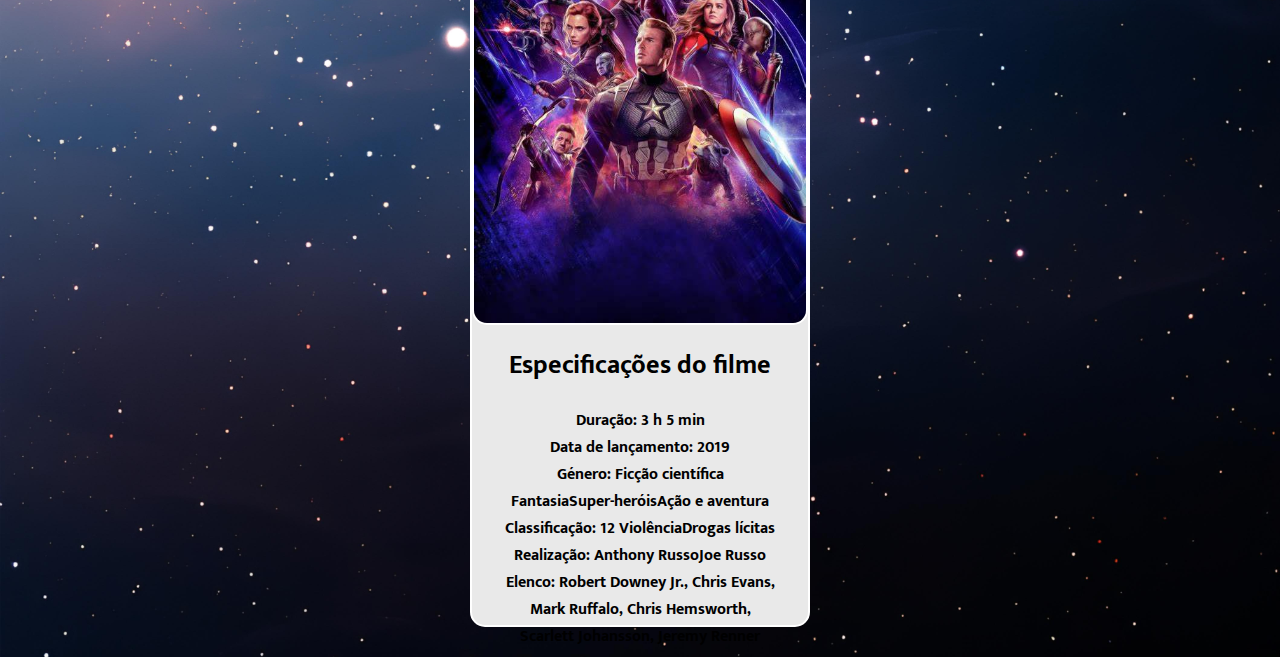
==== commit 6fb2a714: "aaqa" ====
--- a/index.html
+++ b/index.html
@@ -15,7 +15,7 @@
             rel="stylesheet" />
     </head>
     <body>
-        
+        aaaaa
         <div id="app">
             <header>
                 <img class="logo__cap" src="/assets/img/images-removebg-preview.png" "
